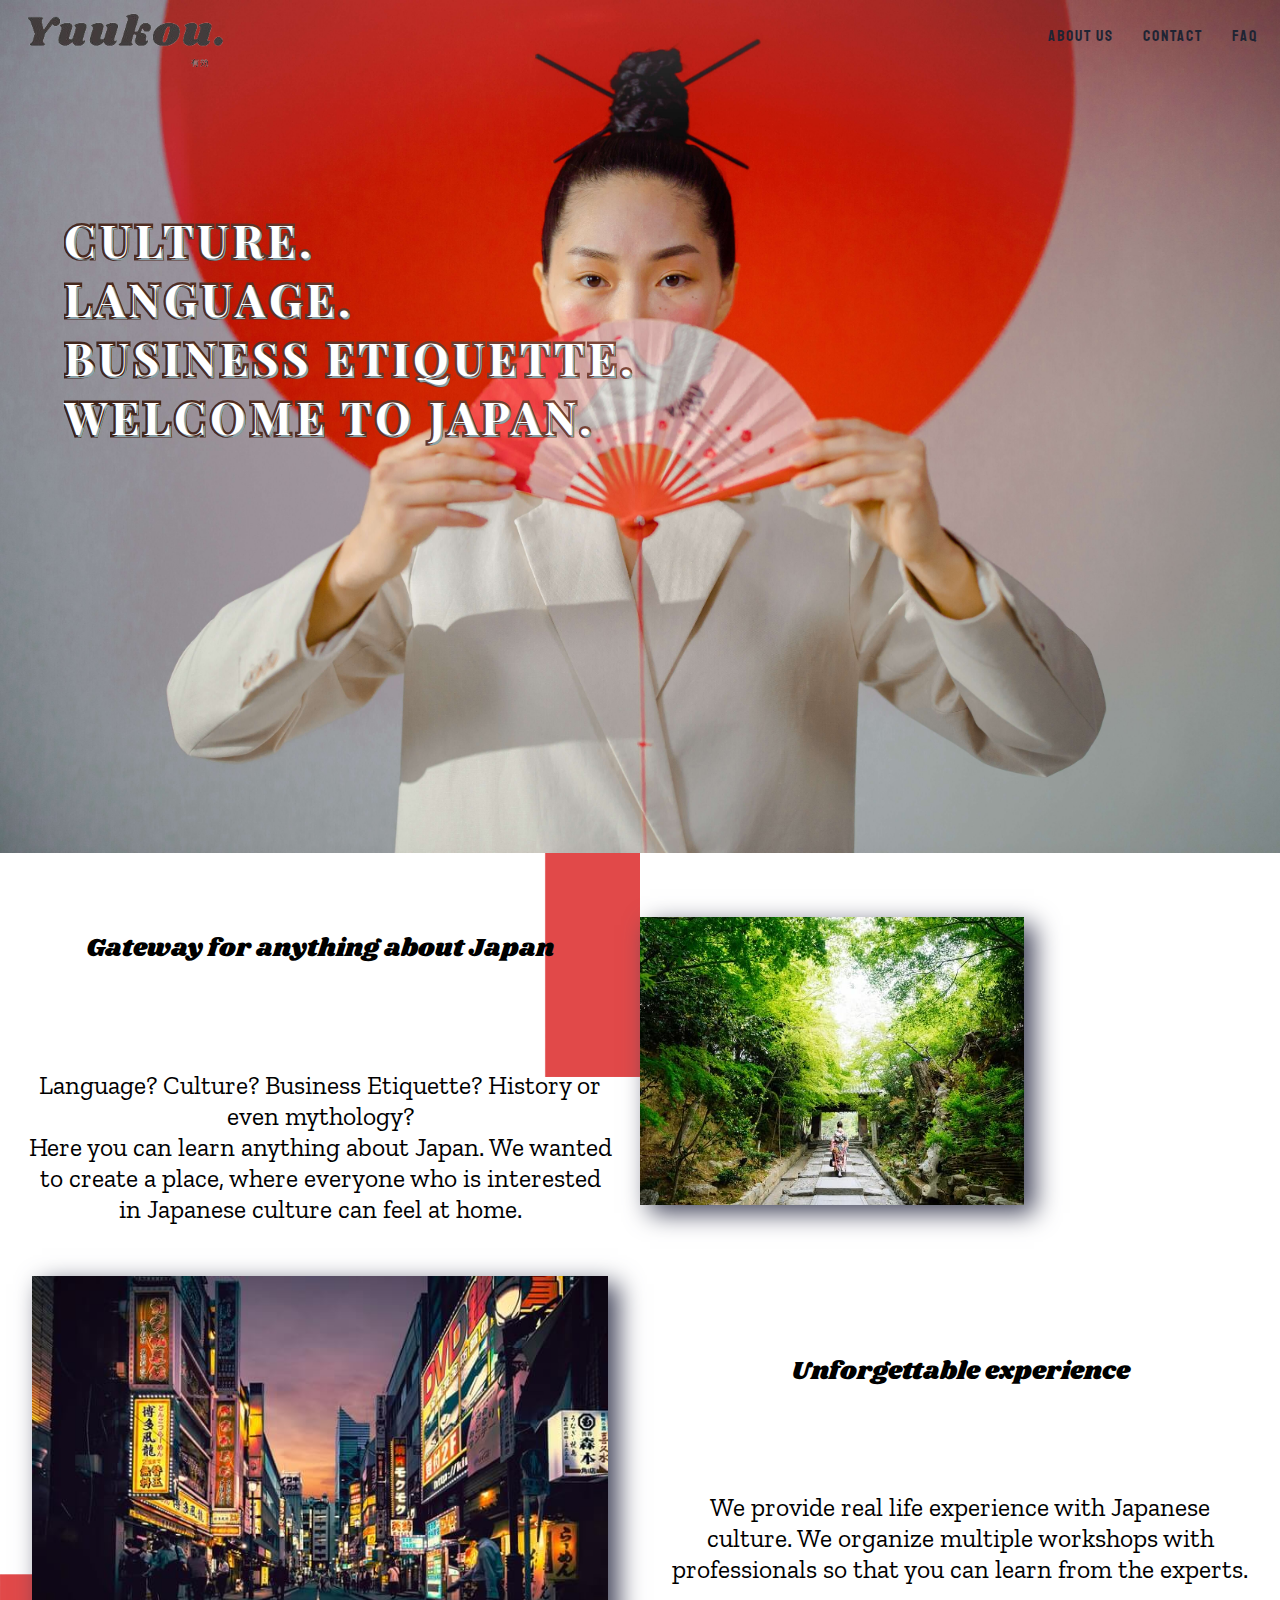
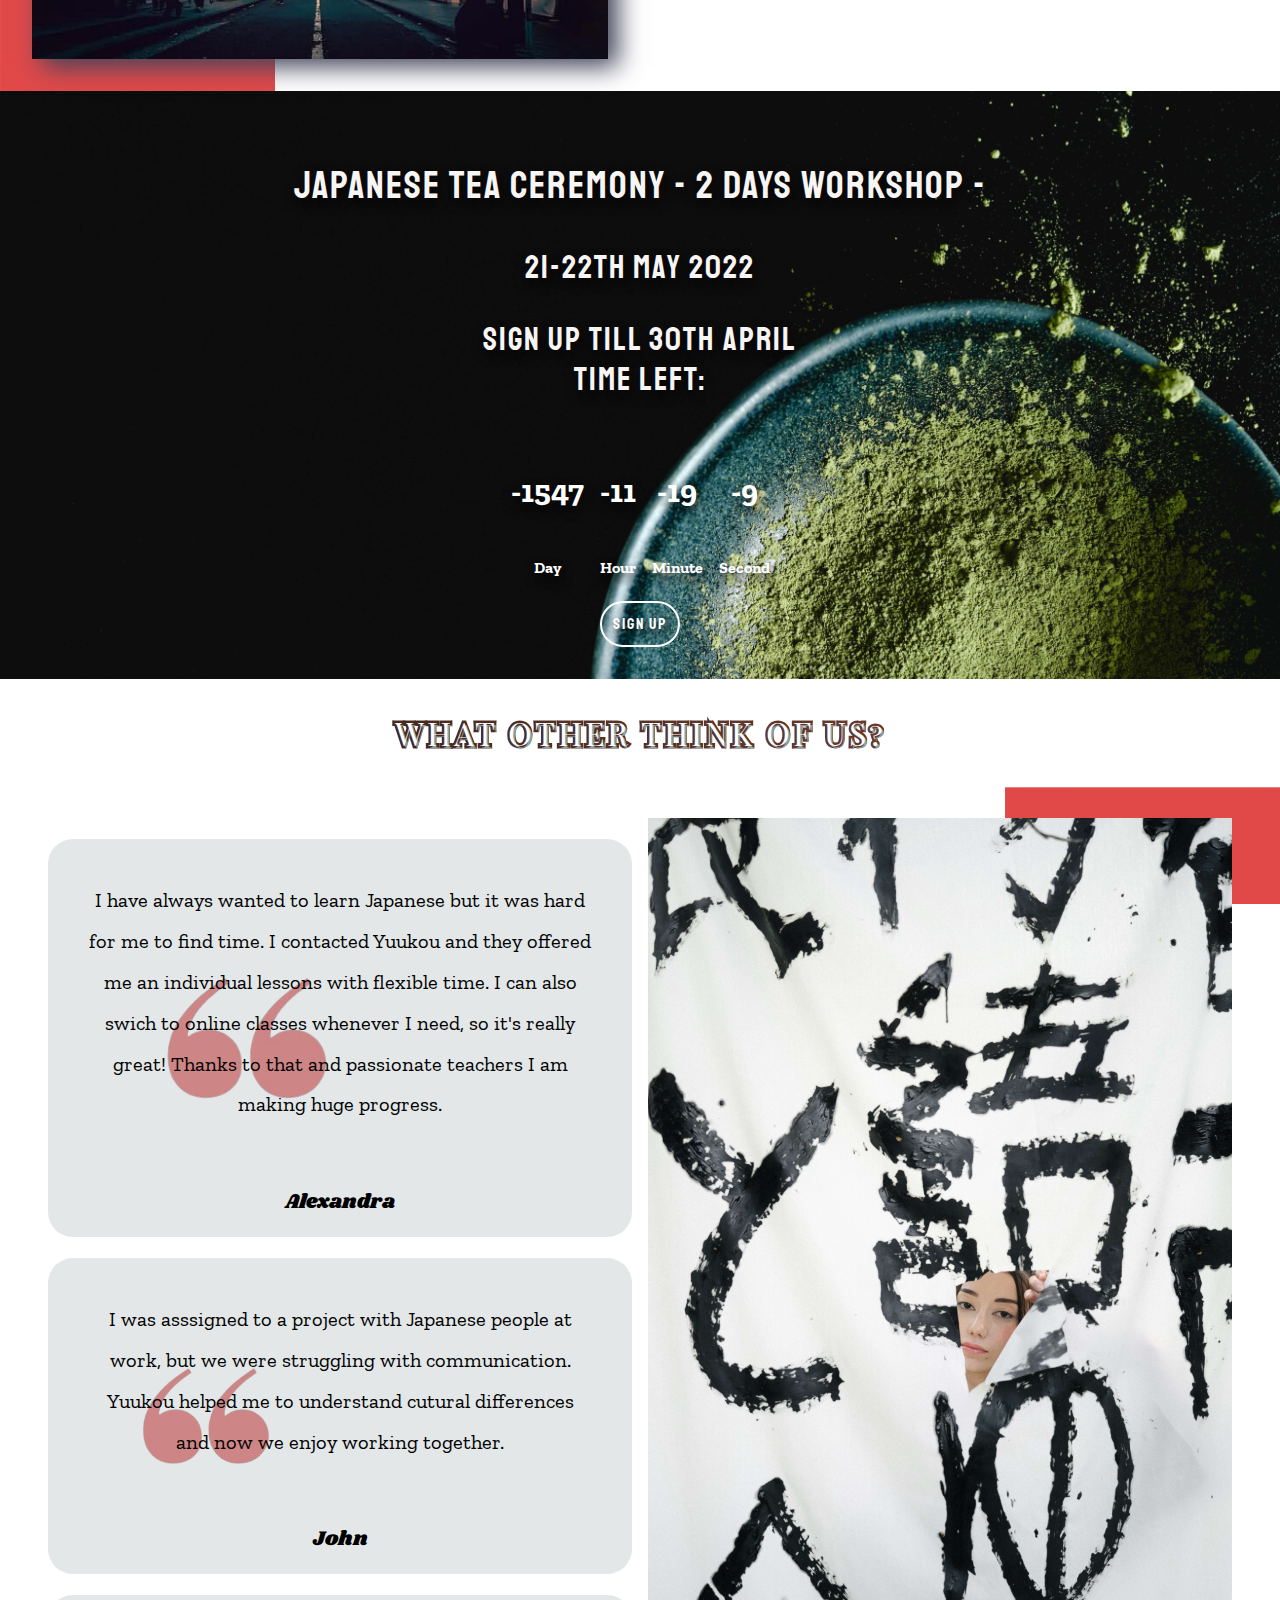
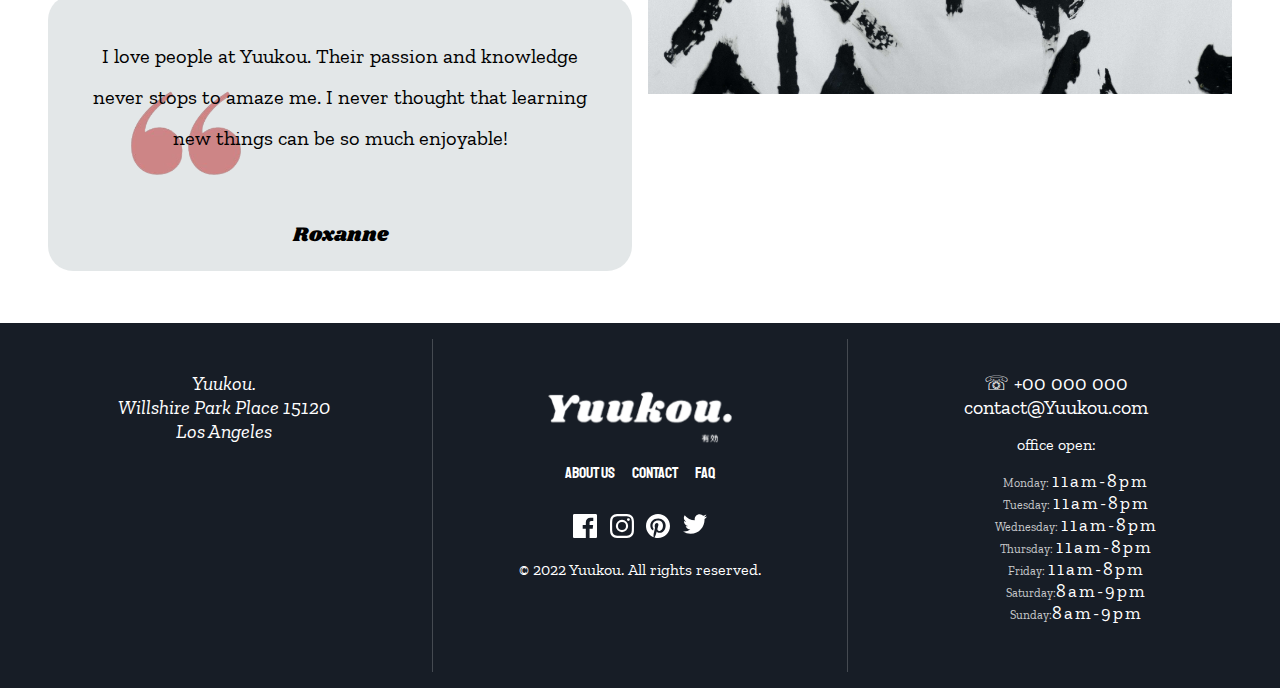
==== index.html @ d46edc08 "Add files via upload" ====
<!DOCTYPE html>
<html lang="en">
  <head>
    <meta charset="UTF-8" />
    <meta http-equiv="X-UA-Compatible" content="IE=edge" />
    <meta name="viewport" content="width=device-width, initial-scale=1.0" />
    <meta
      name="keywords"
      content="Japan, Japanese culture, Japanese language, Asian culture, Lanuage school, Business Etiquette, Los Angeles"
    />
    <meta name="description" content="Learn about Japanese culture." />
    <meta name="robots" content="index, follow" />
    <link
      rel="icon"
      type="image/png"
      sizes="32x32"
      href="/images/yuukou-icon.png"
    />
    <link rel="stylesheet" type="text/css" href="/main.css" />
    <title>Yuukou. | Learn About Japan</title>
  </head>
  <body>
    <header>
      <nav>
        <a href="/index.html" class="logo"
          ><img src="/images/logo.png" alt="Yuukou-logo"
        /></a>
        <a href="#" class="toggle-button">
          <span class="bar"></span>
          <span class="bar"></span>
          <span class="bar"></span>
        </a>
        <div class="navbar-links">
          <ul>
            <li><a href="/about-us.html">About us</a></li>
            <li><a href="/contact.html">Contact</a></li>
            <li><a href="/faq.html">faq</a></li>
          </ul>
        </div>
      </nav>
      <h1 class="header-text">
        culture. <br />
        Language. <br />
        business etiquette.<br />
        welcome to Japan.
      </h1>
      <img src="/images/header-bg.jpg" alt="header-img" class="header-bg" />
    </header>
    <main>
      <div class="container">
        <div class="container-item top-left">
          <p class="title">Gateway for anything about Japan</p>
          <p>
            Language? Culture? Business Etiquette? History or even mythology?
            <br />
            Here you can learn anything about Japan. We wanted to create a
            place, where everyone who is interested in Japanese culture can feel
            at home.
          </p>
        </div>
        <div class="container-item">
          <img src="/images/gate-japan.jpg" alt="gate" class="grid-icon" />
        </div>
        <div class="container-item bottom-left">
          <img
            src="/images/experience-img.jpg"
            alt="experience-img"
            class="experience-img"
          />
        </div>
        <div class="container-item bottom-right">
          <p class="title">Unforgettable experience</p>
          <p>
            We provide real life experience with Japanese culture. We organize
            multiple workshops with professionals so that you can learn from the
            experts.
          </p>
        </div>
      </div>
      <!-- countdown section -->
      <section class="coming-soon">
        <div>
          <div class="event-text">
            <p class="event-text-header">
              Japanese tea ceremony - 2 days workshop -
            </p>
            <p>21-22th May 2022</p>
            <p>
              Sign up till 30th April<br />
              time left:
            </p>
          </div>
          <div class="countdown">
            <div class="container-day">
              <p class="day">Time</p>
              <p>Day</p>
            </div>
            <div class="container-hour">
              <p class="hour">Time</p>
              <p>Hour</p>
            </div>
            <div class="container-minute">
              <p class="minute">Time</p>
              <p>Minute</p>
            </div>
            <div class="container-second">
              <p class="second">Time</p>
              <p>Second</p>
            </div>
          </div>
        </div>
        <a class="counter-btn" href="#">Sign Up</a>
      </section>
      <!-- why us section -->
      <!-- opinion section -->
      <div class="opinion-section-intro"><p>What other think of us?</p></div>
      <div class="opinion-container">
        <div class="opinion-item-text">
          <div class="client">
            <p class="opinion-text">
              I have always wanted to learn Japanese but it was hard for me to
              find time. I contacted Yuukou and they offered me an individual
              lessons with flexible time. I can also swich to online classes
              whenever I need, so it's really great! Thanks to that and
              passionate teachers I am making huge progress.
            </p>
            <p class="opinion-name">Alexandra</p>
          </div>
          <div class="client">
            <p class="opinion-text">
              I was asssigned to a project with Japanese people at work, but we
              were struggling with communication. Yuukou helped me to understand
              cutural differences and now we enjoy working together.
            </p>
            <p class="opinion-name">John</p>
          </div>
          <div class="client">
            <p class="opinion-text">
              I love people at Yuukou. Their passion and knowledge never stops
              to amaze me. I never thought that learning new things can be so
              much enjoyable!
            </p>
            <p class="opinion-name">Roxanne</p>
          </div>
        </div>
        <div class="opinion-item-img">
          <img
            src="/images/opinion-img.jpg"
            alt="opinion-img"
            class="opinion-img"
          />
        </div>
      </div>
    </main>
    <!-- footer section -->
    <footer>
      <div class="footer">
        <div class="footer-container left-section">
          <div class="adress-item">
            <address>
              <a
                href="https://www.google.com/maps/place/Wilshire+Park,+Los+Angeles,+Kalifornia,+Stany+Zjednoczone/@34.0571173,-118.3229732,16z/data=!3m1!4b1!4m5!3m4!1s0x80c2b891bf0fde2d:0xd8c4e5161fc6558b!8m2!3d34.0583539!4d-118.3184703"
                target="_blank"
                >Yuukou. <br />
                Willshire Park Place 15120 <br />
                Los Angeles</a
              >
            </address>
          </div>
        </div>
        <div class="footer-container middle-section">
          <img src="/images/logo.png" alt="Yuukou-logo" class="footer-logo" />
          <div class="footer-links">
            <a href="/about-us.html">About us</a>
            <a href="/contact.html">Contact</a>
            <a href="/faq.html">FAQ</a>
          </div>
          <div class="social-media-links">
            <a href="#"
              ><img src="/images/icons/icon-facebook.svg" alt="Faceook"
            /></a>
            <a href="#"
              ><img src="/images/icons/icon-instagram.svg" alt="Instagram"
            /></a>
            <a href="#"
              ><img src="/images/icons/icon-pinterest.svg" alt="Pinterest"
            /></a>
            <a href="#"
              ><img src="/images/icons/icon-twitter.svg" alt="Twitter"
            /></a>
          </div>
          <p class="rights">© 2022 Yuukou. All rights reserved.</p>
        </div>
        <div class="footer-container right-section">
          <div class="phone-mail-item">
            <a href="tel: +00 000 000"><span>&#9743; </span> +00 000 000</a
            ><br />
            <a href="mail to: contact@Yuukou.com">contact@Yuukou.com</a>
            <div class="open-hours">
              <p>office open:</p>
              <ul>
                <li>Monday: <span class="hour-text">11am-8pm</span></li>
                <li>Tuesday: <span class="hour-text">11am-8pm</span></li>
                <li>Wednesday: <span class="hour-text">11am-8pm</span></li>
                <li>Thursday: <span class="hour-text">11am-8pm</span></li>
                <li>Friday: <span class="hour-text">11am-8pm</span></li>
                <li>Saturday:<span class="hour-text">8am-9pm</span></li>
                <li>Sunday:<span class="hour-text">8am-9pm</span></li>
              </ul>
            </div>
          </div>
        </div>
      </div>
    </footer>

    <script src="/index.js"></script>
  </body>
</html>
---- main.css ----
@import url('https://fonts.googleapis.com/css2?family=Staatliches&family=Zilla+Slab:wght@300&display=swap');
@import url('https://fonts.googleapis.com/css2?family=Shrikhand&display=swap');
@import url('https://fonts.googleapis.com/css2?family=Playfair+Display+SC:wght@700&display=swap');
/* font-family: 'Staatliches', cursive;
font-family: 'Zilla Slab', serif; 300*/
/* font-family: 'Shrikhand', cursive; */
:root {
  --burgundy: hsl(349, 60%, 20%);
  --red: hsl(5, 85%, 36%);
  --dark-green: hsl(182, 33%, 16%);
  --greyish-blue: hsl(194, 17%, 60%);
  --very-dark-blue: hsl(216, 25%, 12%);
  --dark-blue: hsl(225, 24%, 16%);
}
*,
*::before,
*::after {
  box-sizing: border-box;
}
::-webkit-scrollbar {
  width: 10px;
}
::-webkit-scrollbar-track {
  background: rgb(212, 202, 199);
}
::-webkit-scrollbar-thumb {
  background: rgb(33, 106, 131);
  background: linear-gradient(
    294deg,
    rgba(33, 106, 131, 1) 0%,
    rgba(140, 41, 21, 1) 100%
  );
  border-radius: 5px;
}
::-webkit-scrollbar-thumb:hover {
  background: rgb(33, 106, 131);
  background: linear-gradient(
    45deg,
    rgba(33, 106, 131, 1) 0%,
    rgba(140, 41, 21, 1) 64%
  );
}
body {
  min-height: 100vh;
  margin: 0;
  padding: 0;
  font-family: 'Zilla Slab', serif;
}

img {
  width: 100%;
  display: block;
}
/* header with navigation */
header {
  width: 100%;
}

nav {
  justify-content: space-between;
  align-items: center;
  position: absolute;
  width: 100%;
  display: flex;
  z-index: 2;
}

.logo {
  width: auto;
}
.contact-page-logo {
  filter: invert(1);
}
nav ul {
  padding: 0;
  padding-right: 1em;
  margin: 0;
  display: flex;
  list-style: none;
  width: auto;
  height: auto;
}
.contact-page-nav li a {
  color: white;
}
.contact-page-nav li a:hover {
  color: rgba(255, 255, 255, 0.774);
}
nav li {
  margin-left: 1rem;
  padding: 0.4em;
}
nav li a {
  text-decoration: none;
  text-transform: uppercase;
  font-family: 'Staatliches', cursive;
  letter-spacing: 2px;
  color: var(--dark-blue);
}
nav li a:hover {
  color: white;
}
.toggle-button {
  position: absolute;
  top: 0.75rem;
  right: 1rem;
  display: none;
  flex-direction: column;
  justify-content: space-between;
  width: 30px;
  height: 21px;
}
.toggle-button .bar {
  height: 3px;
  width: 100%;
  background-color: var(--dark-blue);
  border-radius: 10px;
}
.toggle-button:hover {
  opacity: 0.5;
}
.contact-page-toggle-button {
  filter: invert(1);
}
.header-bg {
  opacity: 1;
}
.header-text {
  position: absolute;
  top: 20%;
  left: 5%;
  font-size: 3.5vw;
  font-family: 'Playfair Display SC', serif;
  letter-spacing: 4px;
  color: rgb(255, 255, 255);
  text-transform: uppercase;
  background: linear-gradient(
    60deg,
    rgba(42, 25, 16, 1) 0%,
    rgba(217, 119, 100, 1) 100%
  );
  text-shadow: 2px 2px hsl(194, 17%, 60%);
  background-size: 200% 200%;
  -webkit-background-clip: text;
  -webkit-text-stroke: 5px transparent;
  width: 50%;
}

@media (max-width: 768px) {
  .toggle-button {
    display: flex;
  }
  nav {
    flex-direction: column;
    align-items: flex-start;
  }
  nav ul {
    width: 100%;
    flex-direction: column;
  }
  .navbar-links {
    display: none;
    width: 100%;
    text-align: center;
  }
  .navbar-links li {
    margin-top: 3px;
  }
  .navbar-links li:hover {
    background-color: rgba(255, 255, 255, 0.685);
    border-radius: 25px;
    color: black;
  }
  nav li a:hover {
    color: black;
  }
  .navbar-links a {
    padding: 0.5rem 1rem;
  }

  .navbar-links.active {
    display: flex;
  }
  .header-text {
    bottom: 10%;
  }
}
/* main section - grid */
.container {
  display: grid;
  grid-template-columns: repeat(2, 1fr);
  justify-content: center;
  text-align: center;
}
.title {
  font-family: 'Shrikhand', cursive;
  font-size: 3vw;
}

.container-item p {
  padding: 1em;
  padding-top: 2em;
  font-size: 2vw;
}
.top-left {
  background-image: url(/images/red-bg.png);
  background-repeat: no-repeat;
  background-size: 15%;
  background-position-x: right;
}
.grid-icon {
  margin-top: 10%;
  width: 30vw;
  -webkit-box-shadow: 10px 8px 24px 0px rgba(66, 68, 90, 1);
  -moz-box-shadow: 10px 8px 24px 0px rgba(66, 68, 90, 1);
  box-shadow: 10px 8px 24px 0px rgba(66, 68, 90, 1);
}
.experience-img {
  width: 90%;
  margin-left: 2em;
  margin-bottom: 2em;
  -webkit-box-shadow: 10px 8px 24px 0px rgba(66, 68, 90, 1);
  -moz-box-shadow: 10px 8px 24px 0px rgba(66, 68, 90, 1);
  box-shadow: 10px 8px 24px 0px rgba(66, 68, 90, 1);
}

.bottom-left {
  background-image: url(/images/red-bg-horizontal.png);
  background-repeat: no-repeat;
  background-position-y: bottom;
}

@media (max-width: 768px) {
  .container {
    grid-template-columns: repeat(1, 1fr);
  }
  .grid-icon {
    width: 90%;
    margin: 2em;
  }
  .container-item {
    min-height: 15rem;
  }
  .container-item p {
    font-size: 20px;
  }
}
/* event countdown */
.coming-soon {
  display: flex;
  background-image: url(/images/green-tea.jpg);
  background-repeat: no-repeat;
  background-size: cover;
  min-height: 30rem;
  align-items: center;
  flex-direction: column;
  justify-content: center;
  color: rgb(248, 245, 245);
  text-shadow: 1px 5px 12px rgb(5, 5, 7);
  padding: 2em;
}
.event-text {
  text-align: center;
  font-size: 2.5vw;
  font-family: 'Staatliches', cursive;
  text-transform: uppercase;
  letter-spacing: 2px;
}
.event-text-header {
  font-size: 3vw;
}
.countdown {
  display: flex;
  text-align: center;
  place-content: center;
}
.countdown p {
  font-weight: bold;
  color: white;
  padding: 0.5rem;
}
.day,
.hour,
.minute,
.second {
  font-size: 2rem;
}
.counter-btn {
  text-decoration: none;
  color: white;
  font-family: 'Staatliches', cursive;
  letter-spacing: 2px;
  border: 2px solid white;
  border-radius: 25px;
  padding: 0.7em;
}
.counter-btn:hover {
  background-color: rgba(170, 216, 136, 1);
  background-image: linear-gradient(
    90deg,
    rgba(170, 216, 136, 1) 0%,
    rgba(41, 86, 65, 1) 100%
  );
  border: 2px solid white;
  color: white;
}
/* why us grid section */
/* client opinion section */
.opinion-section-intro {
  text-align: center;
  font-size: 2.5vw;
  color: white;
  letter-spacing: 3px;
  font-family: 'Playfair Display SC', serif;
  text-transform: uppercase;
  background: linear-gradient(
    60deg,
    rgba(42, 25, 16, 1) 0%,
    rgba(217, 119, 100, 1) 100%
  );
  text-shadow: 2px 2px hsl(194, 17%, 60%);
  background-size: 200% 200%;
  -webkit-background-clip: text;
  -webkit-text-stroke: 5px transparent;
}

.opinion-container {
  display: grid;
  grid-template-columns: repeat(2, 1fr);
  overflow: hidden;
  padding: 3em;
  padding-top: 2em;
  padding-bottom: 2em;
  gap: 1em;
  background-image: url(/images/red-bg-horizontal.png);
  background-repeat: no-repeat;
  background-position-x: right;
}
.client {
  text-align: center;
  background-color: hsla(192, 10%, 90%);
  background-image: url(/images/quotation-img.png);
  background-repeat: no-repeat;
  background-size: contain;
  border-radius: 25px;
}
.client:hover {
  transform: translateX(15%);
  background-color: rgb(195, 215, 219);
  -webkit-box-shadow: 10px 8px 24px 0px rgba(131, 164, 177, 0.79);
  -moz-box-shadow: 10px 8px 24px 0px rgba(131, 164, 177, 0.79);
  box-shadow: 10px 8px 24px 0px rgba(131, 164, 177, 0.79);
  transition: 0.5s ease-in-out;
}

.opinion-text {
  padding: 2em;
  font-size: 1.6vw;
  line-height: 2em;
}
.opinion-name {
  padding-bottom: 1em;
  font-size: 1.6vw;
  font-family: 'Shrikhand', cursive;
}

@media (max-width: 768px) {
  .opinion-section-intro {
    font-size: 4.5vw;
  }
  .opinion-container {
    grid-template-columns: repeat(1, 1fr);
  }
  .client:hover {
    transform: none;
    background-color: rgb(195, 215, 219);
  }
  .client img {
    width: 9vw;
  }
  .opinion-text {
    font-size: 16px;
  }
  .opinion-name {
    font-size: 14px;
  }
}
/* footer */
.footer {
  position: absolute;
  display: grid;
  grid-template-columns: repeat(3, 1fr);
  align-items: center;
  justify-content: center;
  color: white;
  background-color: var(--very-dark-blue);
  padding: 1em;
  justify-content: center;
  align-items: center;
  text-align: center;
  width: 100%;
}
.footer-container {
  /* border: 1px solid yellow; */
  height: 100%;
  justify-content: center;
  align-items: center;
  text-align: center;
  padding: 2em;
}
.middle-section {
  border-left: 1px solid rgba(255, 255, 255, 0.2);
  border-right: 1px solid rgba(255, 255, 255, 0.2);
}

.adress-item a {
  text-decoration: none;
  color: white;
  font-size: 20px;
}
.adress-item a:hover {
  border-bottom: 1px solid white;
}
.footer-logo {
  filter: brightness(0) invert(100%);
  padding: 0.5em;
  max-width: 250px;
  display: block;
  margin-left: auto;
  margin-right: auto;
}
.footer-links {
  padding: 0.6em;
  padding-bottom: 1.5em;
}
.footer-links a {
  text-decoration: none;
  color: white;
  text-transform: uppercase;
  padding: 0.4em;
  font-family: 'Staatliches', cursive;
}
.social-media-links {
  display: flex;
  justify-content: center;
  margin: 0 auto 0 auto;
}
.social-media-links a {
  padding: 0.4em;
}

.rights {
  font-size: 16px;
}
.phone-mail-item a {
  text-decoration: none;
  color: white;
  font-size: 20px;
}
.phone-mail-item a:hover {
  border-bottom: 1px solid white;
}

.open-hours li {
  list-style: none;
  font-size: 12px;
  color: rgba(255, 255, 255, 0.781);
}
.hour-text {
  font-size: 18px;
  letter-spacing: 2px;
  color: white;
}
@media (max-width: 768px) {
  .footer {
    grid-template-columns: repeat(1, 1fr);
  }
  .social-media-links {
    width: 30%;
  }
  .middle-section {
    border-left: none;
    border-right: none;
    border-top: 1px solid rgba(255, 255, 255, 0.2);
    border-bottom: 1px solid rgba(255, 255, 255, 0.2);
  }
}

/* about us page - about the company */
.about-yuukou-container {
  display: grid;
  grid-template-columns: repeat(2, 1fr);
  padding: 2em;
  justify-content: center;
  align-items: center;
  background-image: url(/images/red-bg.png);
  background-repeat: no-repeat;
  background-position: right;
  background-size: 12%;
}
.about-yuukou-img {
  -webkit-box-shadow: 10px 8px 24px 0px rgba(66, 68, 90, 1);
  -moz-box-shadow: 10px 8px 24px 0px rgba(66, 68, 90, 1);
  box-shadow: 10px 8px 24px 0px rgba(66, 68, 90, 1);
}
.about-yuukou-text {
  text-align: center;
  padding: 1em;
  font-size: 2vw;
  font-weight: bold;
}
@media (max-width: 768px) {
  .about-yuukou-container {
    grid-template-columns: repeat(1, 1fr);
  }
  .about-yuukou-text {
    font-size: 20px;
  }
}
/* about us page -- carousel */
.about-team-container {
  background-image: url(/images/about-us-img/sakura-bg.png);
  background-repeat: no-repeat;
  background-size: cover;
}
.team {
  text-align: center;
  text-transform: uppercase;
  padding: 2em;
  letter-spacing: 2px;
  font-size: 2vw;
  font-family: 'Staatliches', cursive;
}
.carousel {
  position: relative;
  padding: 1em;
  overflow: hidden;
  height: 50vh;
  max-width: 900px;
  margin: 0 auto 0 auto;
}
.carousel > ul {
  margin: 0;
  padding: 0;
  list-style: none;
}
.slide {
  position: absolute;
  width: 100%;
  height: auto;
  justify-content: center;
  text-align: center;
  inset: 0;
  opacity: 0;
  margin-bottom: 2em;
}

.slide[data-active] {
  opacity: 1;
}
.slide-text {
  padding: 1em;
  font-size: 20px;
  font-weight: bold;
  display: flex;
}
.slide-text p {
  width: 50%;
  transform: translateY(20%);
}
.name {
  font-size: 30px;
}
.slide-img {
  width: 50%;
  padding: 2em;
}
.slide-img img {
  width: 270px;
  height: 400px;
}
.carousel-button {
  position: absolute;
  border: none;
  background-color: transparent;
  cursor: pointer;
  width: auto;
  font-size: 40px;
  top: 50%;
  z-index: 1;
  background-color: rgba(236, 236, 236, 0.596);
  border-radius: 15px;
}
.carousel-button:hover,
.carousel-button:focus {
  opacity: 0.5;
  border: 1px solid black;
}
.prev {
  top: 1rem;
  left: 0.5rem;
}
.next {
  top: 1rem;
  right: 0.5rem;
}
@media (max-width: 768px) {
  .team {
    font-size: 4vw;
  }
  .slide {
    grid-template-columns: repeat(1, 1fr);
  }
  .slide-text {
    font-size: 20px;
  }
}
/* images container */
.images-gallery {
  display: grid;
  grid-template-columns: repeat(4, 1fr);
  width: 100%;
  overflow: hidden;
  padding-top: 2em;
}

@media (max-width: 768px) {
  .images-gallery {
    grid-template-columns: repeat(2, 1fr);
  }
}

/* FAQ site - question accordion */
.faq-card {
  background-image: url(/images/FAQ-img/faq-page-bg-2.jpg);
  background-size: cover;
  background-position-x: center;
  background-repeat: no-repeat;
  justify-content: center;
  align-content: center;
  min-height: 100vh;
  height: auto;
  text-align: center;
  padding: 4.3rem 6.25rem 4.3rem 4.3rem;
}
.faq-card-container {
  transform: translateY(0%);
}
.faqcontainer {
  border: 2px solid black;
  border-radius: 5px;
  max-width: 800px;
  background-color: rgba(255, 255, 255, 0.7);
  padding: 0.5em;
  margin: 0 auto 5px auto;
}
.accordion-text {
  padding: 1rem;
  padding-left: 1rem;
  padding-right: 1rem;
}
.accordion-text h1 {
  font-size: 30px;
  color: white;
}
.accordion-question {
  display: flex;
}
.accordion-question button {
  border: none;
  background-color: transparent;
  display: flex;
  justify-content: space-between;
  align-items: center;
  cursor: pointer;
  width: 100%;
  color: var(--burgundy);
  font-weight: 400;
}
.accordion-question button h2 {
  font-weight: 400;
}
.accordion-question button::after {
  content: '';
  display: block;
  background-image: url(/images/icon-arrow-down.svg);
  background-repeat: no-repeat;
  background-size: contain;
  background-position: center center;
  width: 1.5vw;
  height: 1rem;
  transition: transform 0.5s ease-in-out;
}
.accordion-question h2 {
  font-size: 20px;
  font-weight: 700;
}
.accordion-answer {
  max-height: 0;
  overflow: hidden;
  font-weight: 400;
  font-size: 18px;
  transition: max-height 1s ease;
}
.faqcontainer.active .accordion-answer {
  max-height: 300px;
  animation: show 1s ease-in-out;
}
.faqcontainer.active .accordion-question button h2 {
  color: var(--text-blue);
  font-weight: 700;
}
.faqcontainer.active .accordion-question button::after {
  transform: rotate(180deg);
}
@keyframes show {
  from {
    opacity: 0;
    transform: translateY(-10px);
  }
  to {
    opacity: 1;
    transform: translateY(0px);
  }
}
@media (max-width: 768px) {
  .faq-card-container {
    transform: translateY(12%);
  }
  .accordion-question h2 {
    font-size: 18px;
  }
  .accordion-answer {
    font-size: 16px;
  }
  .accordion-question button::after {
    width: 2vw;
  }
}

/* Contact page - contact form */
.contact-form {
  width: 100%;
  height: 130vh;
  background-image: url(/images/umbrellas-img.jpg);
  background-size: cover;
  background-position-x: center;
  background-repeat: no-repeat;
  justify-content: center;
  align-content: center;
}
form {
  max-width: 550px;
  height: auto;
  width: 90%;
  background: rgba(255, 255, 255, 0.7);
  margin: 0 auto 0 auto;
  padding: 3em;
  border-radius: 5px;
  box-sizing: border-box;
  transform: translateY(25%);
}

.header {
  margin: 0;
  text-align: center;
  font-size: 40px;
  font-family: 'Staatliches', cursive;
}

label {
  display: block;
  margin: 20px 0;
  font-weight: bold;
  font-family: 'Staatliches', cursive;
  letter-spacing: 2px;
}

input,
textarea {
  width: 100%;
  padding: 1em;
  box-sizing: border-box;
  outline: none;
  resize: none;
  border: none;
  border-bottom: 1px solid var(--burgundy);
}

input[type='text']:focus,
textarea:focus {
  border-bottom: 1px solid var(--red);
}

textarea::-webkit-scrollbar {
  width: 4px;
}

textarea::-webkit-scrollbar-thumb {
  background-color: var(--red);
}

.submit {
  text-align: center;
}

input[type='submit'] {
  margin-top: 2em;
  width: 90%;
  max-width: 300px;
  cursor: pointer;
  background: linear-gradient(
    290deg,
    rgba(33, 106, 131, 1) 0%,
    rgba(140, 41, 21, 1) 100%
  );
  color: white;
  font-size: 1em;
  border-radius: 5px;
}
input[type='submit']:focus {
  outline: 2px solid black;
}
.error {
  color: red;
  font-weight: bold;
  font-size: 16px;
}
.error-border {
  border-bottom: 1px solid var(--red);
}
#success {
  color: rgb(88, 160, 30);
  font-weight: bold;
  font-family: 'Staatliches', cursive;
  letter-spacing: 2px;
  font-size: 18px;
}
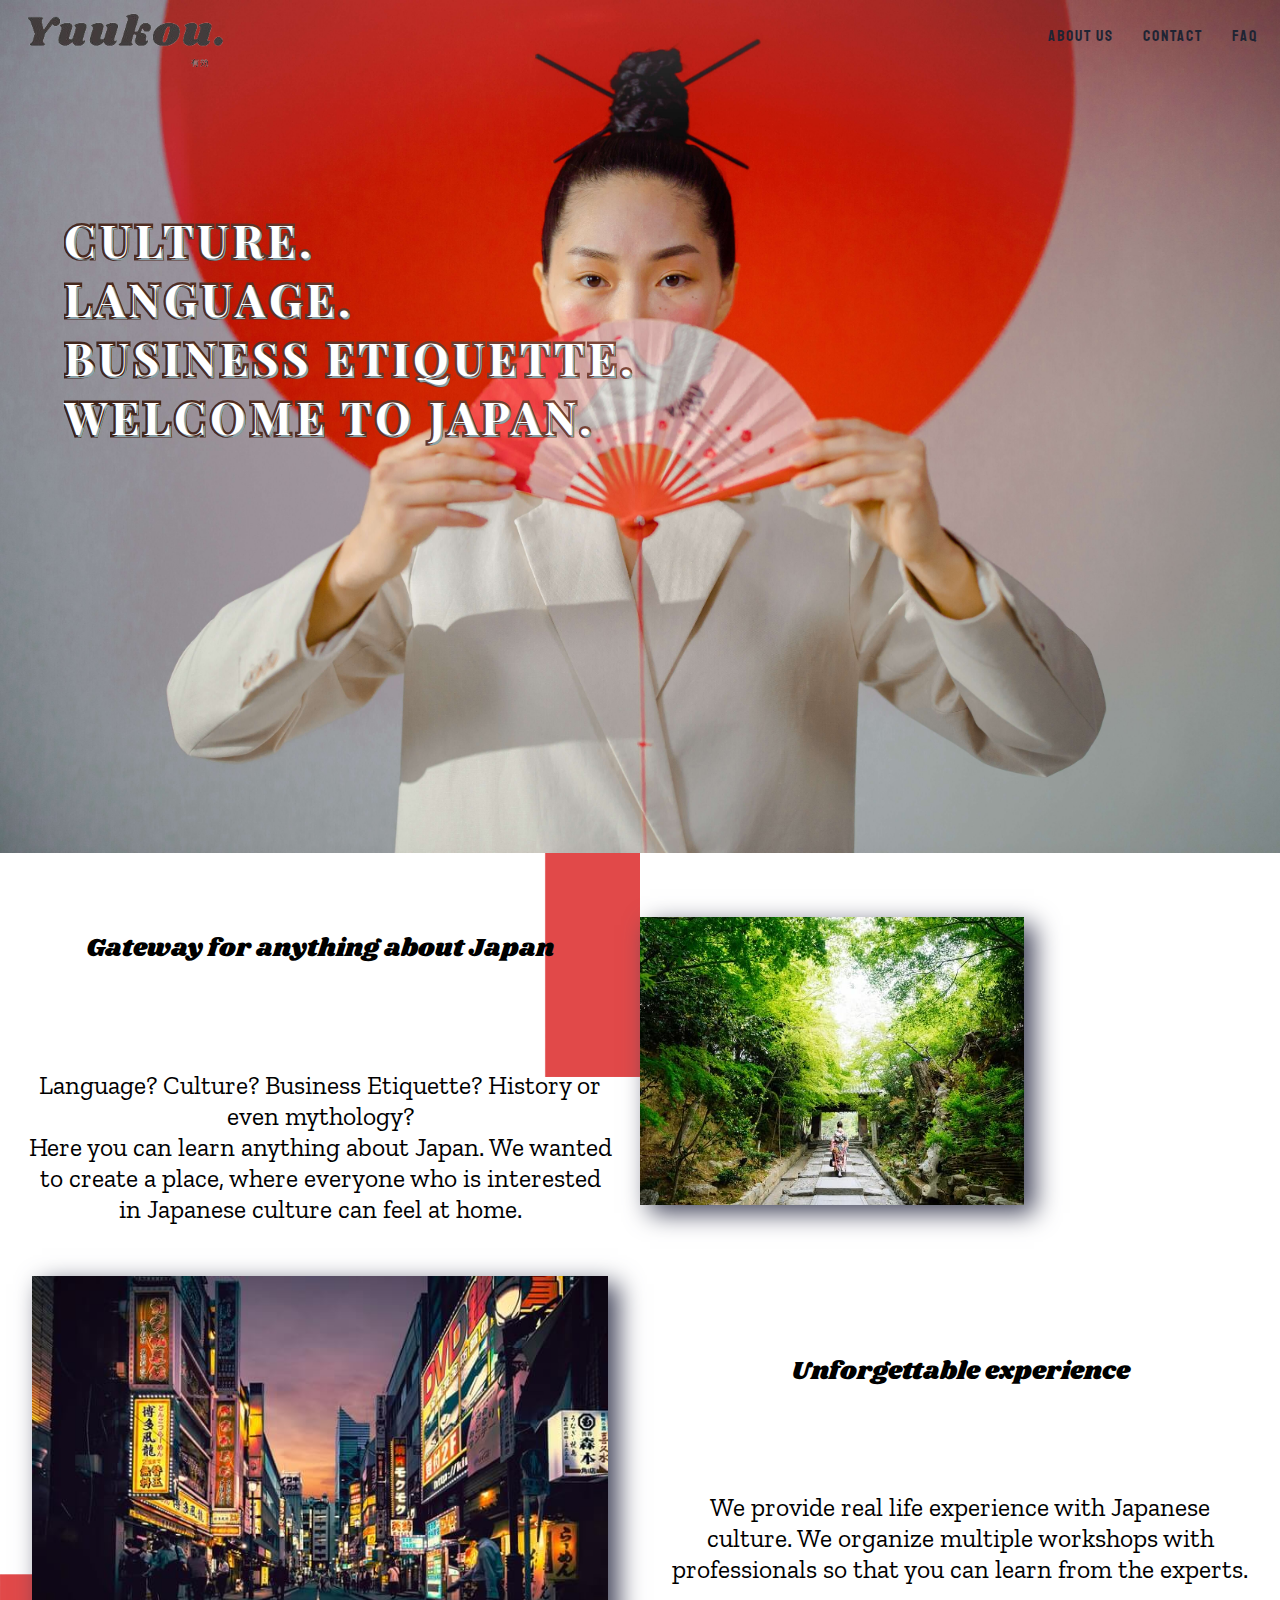
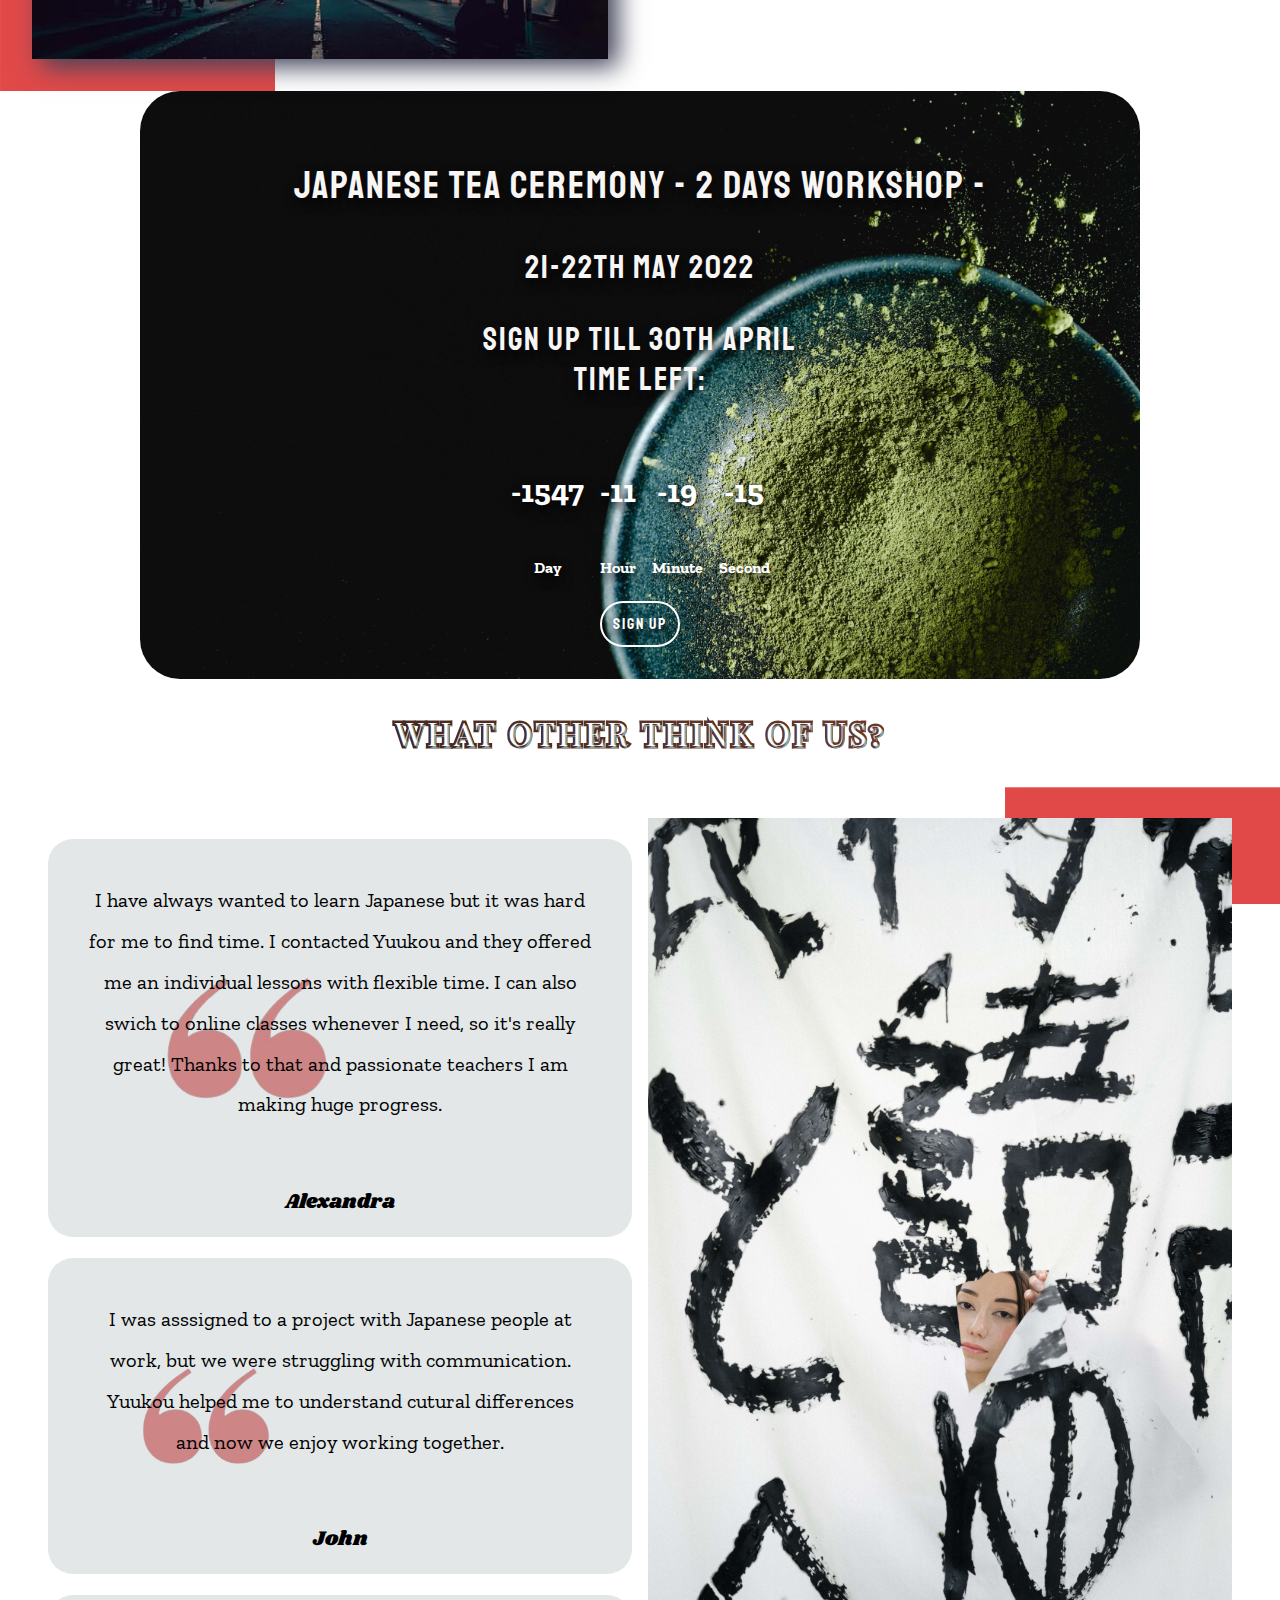
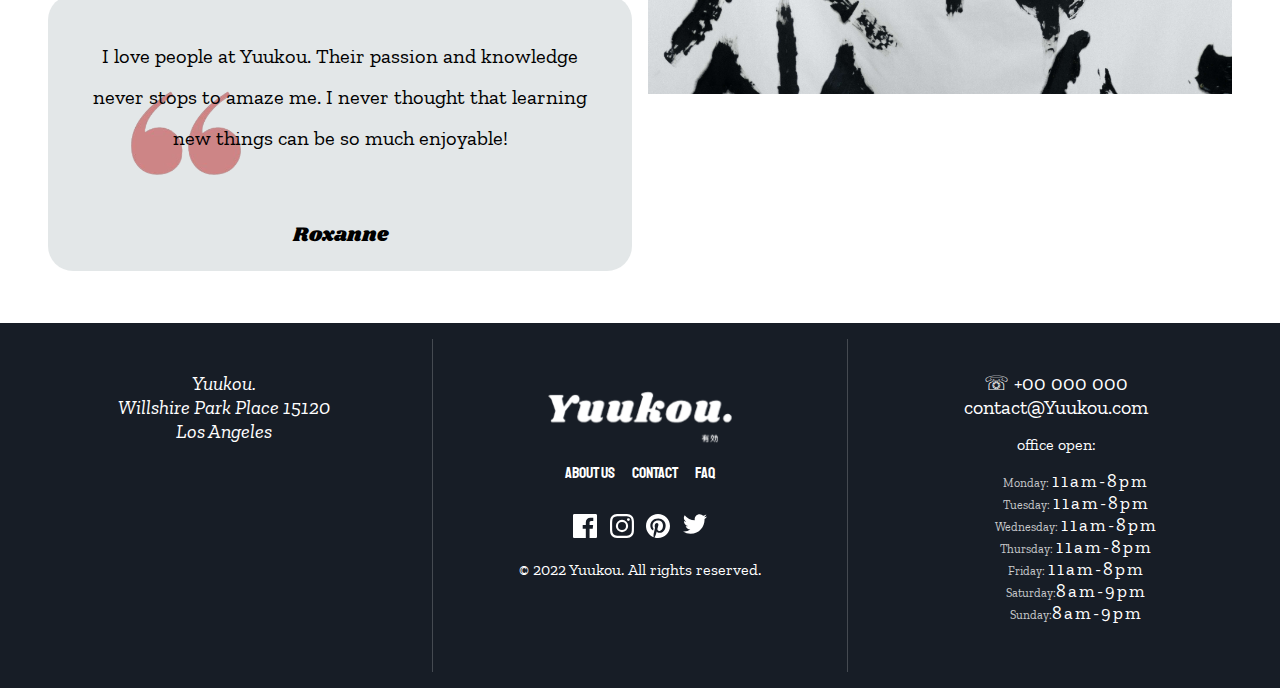
==== commit c67d7c3b: "css file changes" ====
--- a/index.html
+++ b/index.html
@@ -45,6 +45,11 @@
         welcome to Japan.
       </h1>
       <img src="/images/header-bg.jpg" alt="header-img" class="header-bg" />
+      <img
+        src="/images/header-bg-mobile.JPG"
+        alt="header-img"
+        class="header-bg-mobile"
+      />
     </header>
     <main>
       <div class="container">
--- a/main.css
+++ b/main.css
@@ -122,8 +122,8 @@
 .contact-page-toggle-button {
   filter: invert(1);
 }
-.header-bg {
-  opacity: 1;
+.header-bg-mobile {
+  display: none;
 }
 .header-text {
   position: absolute;
@@ -181,6 +181,12 @@
   .navbar-links.active {
     display: flex;
   }
+  .header-bg {
+    display: none;
+  }
+  .header-bg-mobile {
+    display: flex;
+  }
   .header-text {
     bottom: 10%;
   }
@@ -254,10 +260,13 @@
   min-height: 30rem;
   align-items: center;
   flex-direction: column;
-  justify-content: center;
+
   color: rgb(248, 245, 245);
   text-shadow: 1px 5px 12px rgb(5, 5, 7);
   padding: 2em;
+  max-width: 1000px;
+  margin: auto;
+  border-radius: 40px;
 }
 .event-text {
   text-align: center;
@@ -401,7 +410,6 @@
   width: 100%;
 }
 .footer-container {
-  /* border: 1px solid yellow; */
   height: 100%;
   justify-content: center;
   align-items: center;
@@ -460,6 +468,9 @@
 .phone-mail-item a:hover {
   border-bottom: 1px solid white;
 }
+.open-hours {
+  margin: auto;
+}
 
 .open-hours li {
   list-style: none;
@@ -476,7 +487,7 @@
     grid-template-columns: repeat(1, 1fr);
   }
   .social-media-links {
-    width: 30%;
+    margin: auto;
   }
   .middle-section {
     border-left: none;
